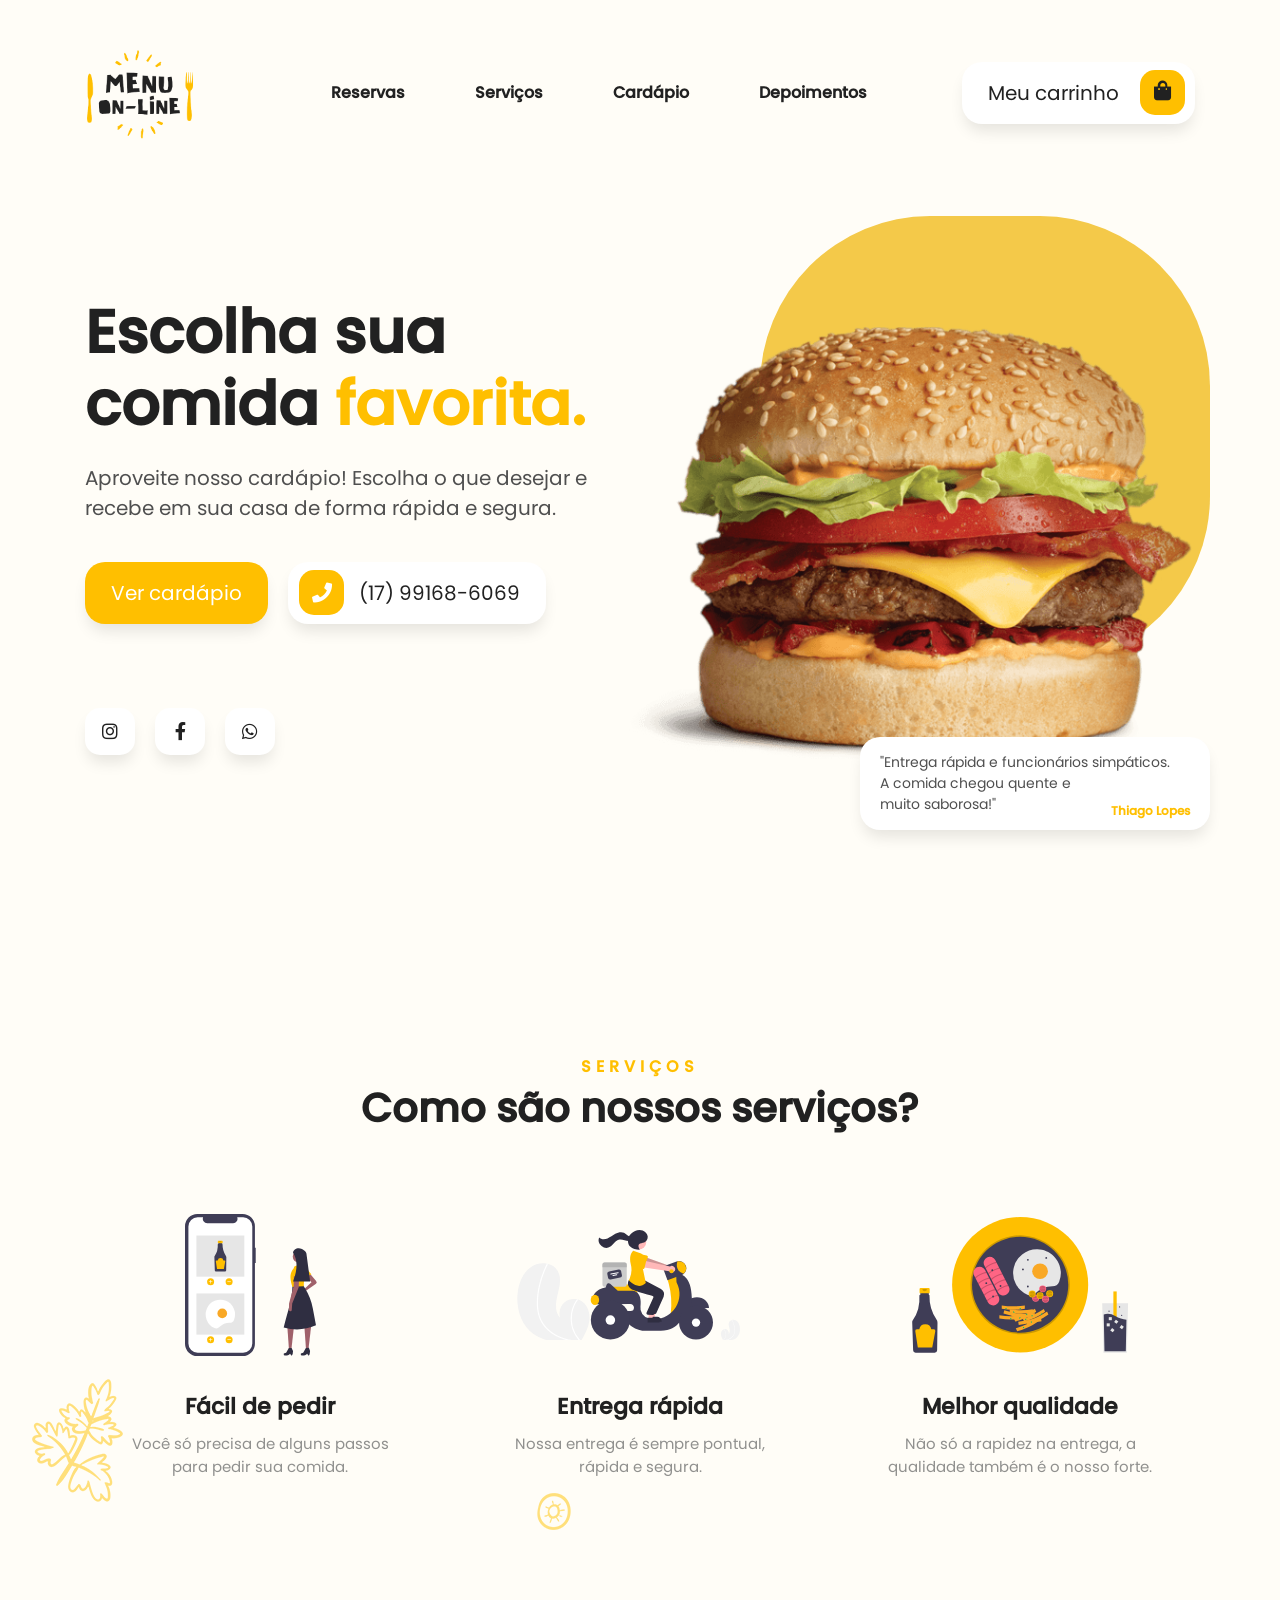
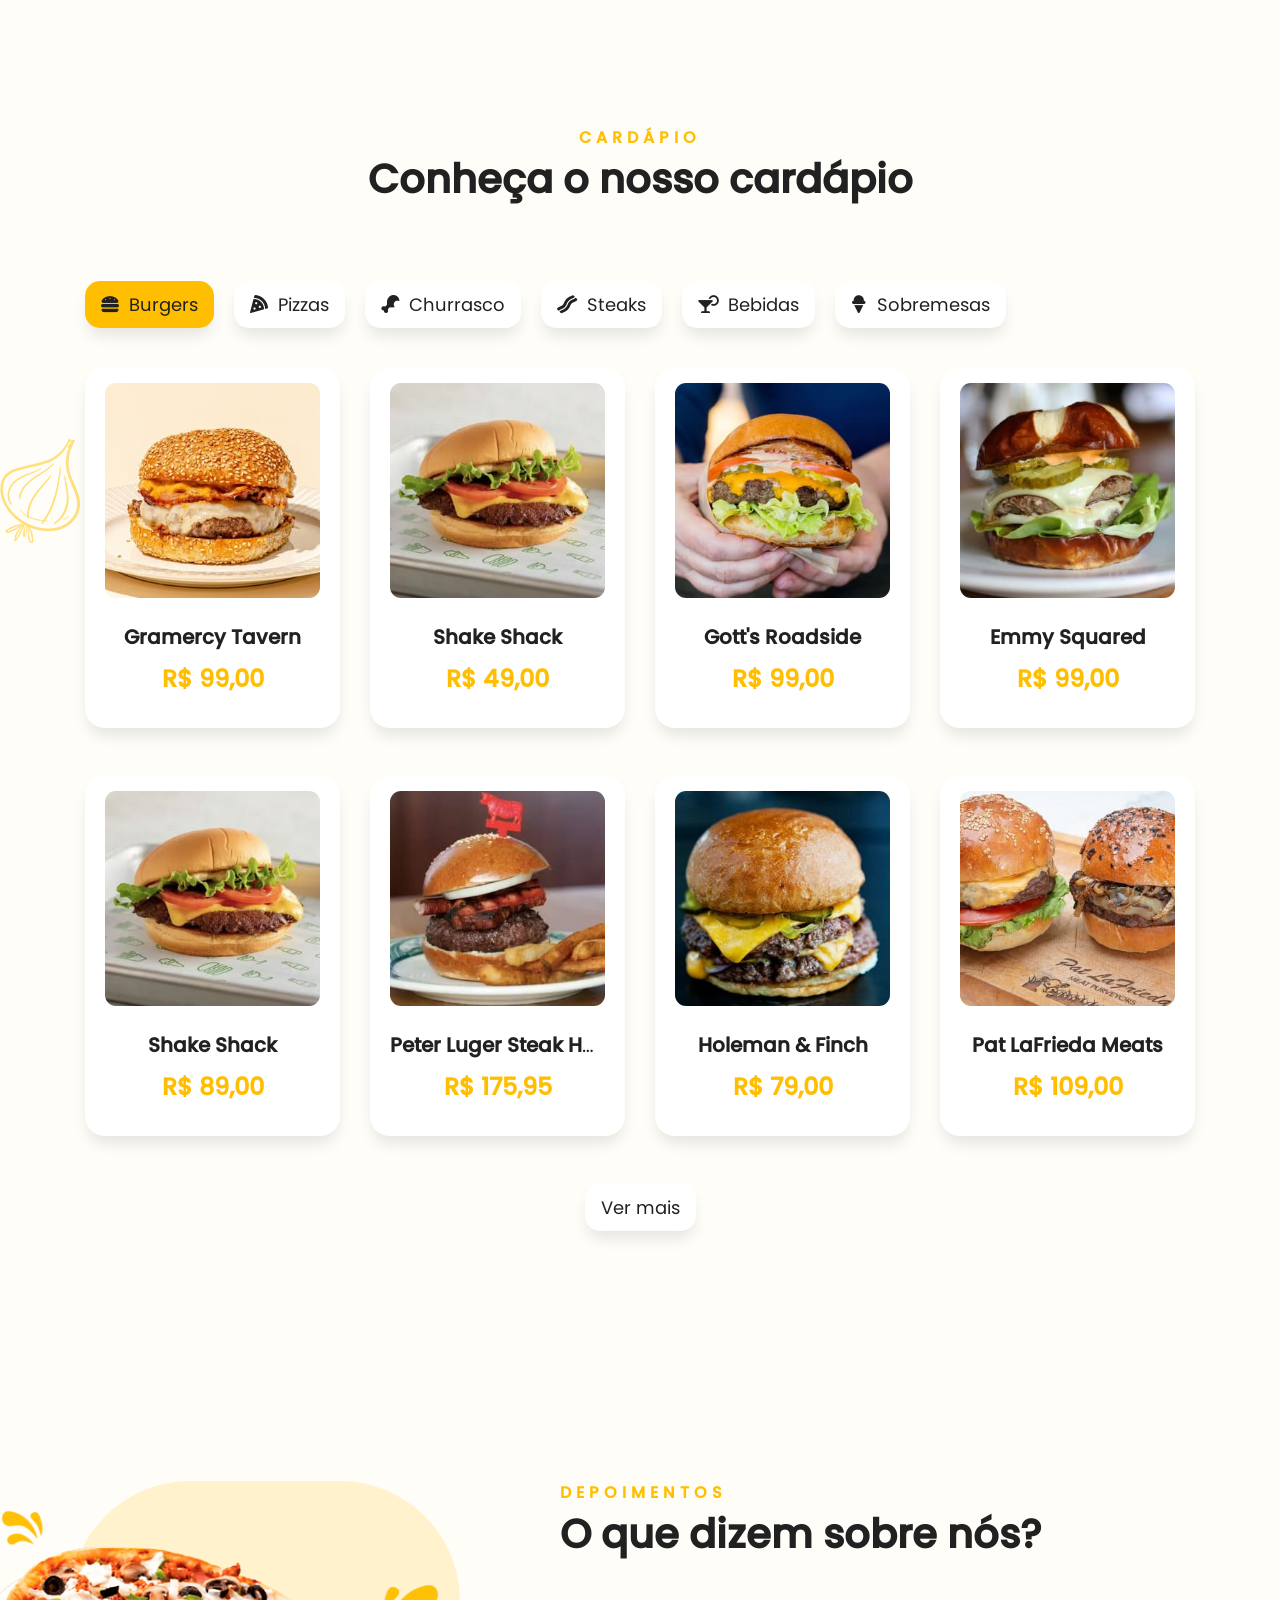
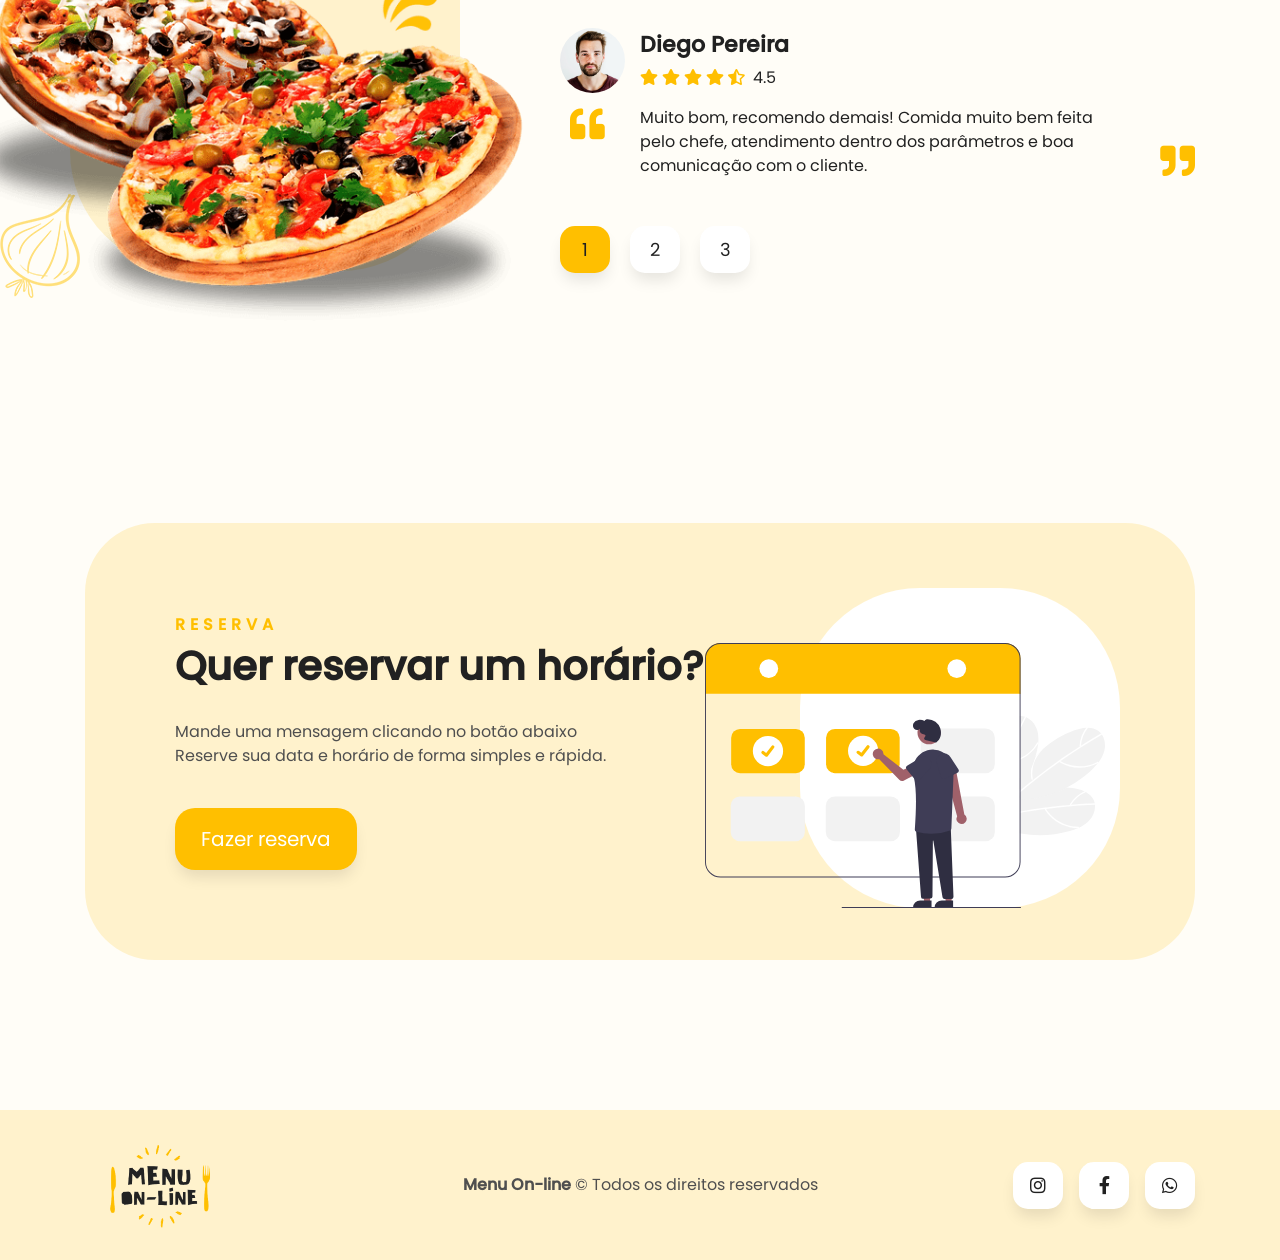
==== index.html @ 6e114602 "Deploy do projeto" ====
<!DOCTYPE html>
<html>

    <head>
        <meta charset="UTF-8" />
        <meta http-equiv="X-UA-Compatible" content="IE=edge" />
        <meta name="viewport" content="width=device-width, initial-scale=1.0" />
        <title>Restaurante - Seja bem-vindo!</title>

        <link rel="stylesheet" href="./css/bootstrap.min.css" />
        <link rel="stylesheet" href="./css/fontawesome.css" />
        <link rel="stylesheet" href="./css/animate.css" />
        <link rel="stylesheet" href="./css/main.css" />
        <link rel="stylesheet" href="./css/responsivo.css" />

    </head>

    <body>

        <div class="container-mensagens" id="container-mensagens">

        </div>

        <a class="botao-carrinho animated bounceIn hidden" onclick="cardapio.metodos.abrirCarrinho(true)">
            <div class="badge-total-carrinho">0</div>
            <i class="fa fa-shopping-bag"></i>
        </a>

        <section class="header">
            <div class="container">
                <nav class="navbar navbar-expand-lg pl-0 pr-0 col-one">
                    <a class="navbar-brand wow fadeIn" href="#">
                        <img src="./img/logo.png" width="160" class="img-logo" />
                    </a>
                    <button class="navbar-toggler" type="button" data-toggle="collapse" data-target="#navbarNavDropdown">
                        <span class="navbar-toggler-icon">
                            <i class="fas fa-bars"></i>
                        </span>
                    </button>
                    <div class="collapse navbar-collapse" id="navbarNavDropdown">
                        <ul class="navbar-nav ml-auto mr-auto wow fadeIn">
                            <li class="nav-item">
                                <a href="#reservas" class="nav-link"><b>Reservas</b></a>
                            </li>
                            <li class="nav-item">
                                <a href="#servicos" class="nav-link"><b>Serviços</b></a>
                            </li>
                            <li class="nav-item">
                                <a href="#cardapio" class="nav-link"><b>Cardápio</b></a>
                            </li>
                            <li class="nav-item">
                                <a href="#depoimentos" class="nav-link"><b>Depoimentos</b></a>
                            </li>
                        </ul>
                        <a class="btn btn-white btn-icon wow fadeIn" onclick="cardapio.metodos.abrirCarrinho(true)">
                            Meu carrinho <span class="icon">
                                <div class="container-total-carrinho badge-total-carrinho hidden">0</div>
                                <i class="fa fa-shopping-bag"></i>
                            </span>
                        </a>
                    </div>
                </nav>
            </div>
        </section>

        <section class="banner">
            <div class="container">
                <div class="row">
                    <div class="col-12 col-lg-6 col-md-6 col-sm-12 col-one">
                        <div class="d-flex text-banner">
                            <h1 class="wow fadeInLeft"><b>Escolha sua comida <b class="color-primary">favorita.</b></b></h1>
                            <p class="wow fadeInLeft delay-02s">
                                Aproveite nosso cardápio! Escolha o que desejar e recebe em sua casa de forma rápida e segura.
                            </p>
                            <div class="wow fadeIn delay-05s">
                                <a class="btn btn-yellow mt-4 mr-3">
                                    Ver cardápio
                                </a>
                                <a href="#" class="btn btn-white btn-icon-left mt-4" id="btnLigar">
                                    <span class="icon-left">
                                        <i class="fa fa-phone"></i>
                                    </span>
                                    (17) 99168-6069
                                </a>
                            </div>
                        </div>
                        <a href="https://www.instagram.com/limafront/" target="_blank" class="btn btn-sm btn-white btn-social mt-4 mr-3 wow fadeIn delay-05s">
                            <i class="fab fa-instagram"></i>
                        </a>
                        <a class="btn btn-sm btn-white btn-social mt-4 mr-3 wow fadeIn delay-05s">
                            <i class="fab fa-facebook-f"></i>
                        </a>
                        <a class="btn btn-sm btn-white btn-social mt-4 wow fadeIn delay-05s">
                            <i class="fab fa-whatsapp"></i>
                        </a>
                    </div>

                    <div class="col-6 no-mobile">
                        <div class="card-banner wow fadeIn delay-02s"></div>
                        <div class="d-flex img-banner wow fadeIn delay-05s">
                            <img src="./img/burguer.png" />
                        </div>
                        <div class="card card-case wow fadeInRight delay-07s">
                            "Entrega rápida e funcionários simpáticos.
                            <br>A comida chegou quente e <br>
                            muito saborosa!"
                            <span class="card-case-name">
                                <b>Thiago Lopes</b>
                            </span>
                        </div>
                    </div>
                </div>
            </div>
        </section>

        <section class="servicos" id="servicos">

            <div class="background-servicos"></div>

            <div class="container">
                <div class="row">

                    <div class="col-12 col-one text-center mb-5 wow fadeIn">
                        <span class="hint-title"><b>Serviços</b></span>
                        <h1 class="title">
                            <b>Como são nossos serviços?</b>
                        </h1>
                    </div>

                    <div class="col-12 col-lg-4 col-md-4 col-sm-12 col-one mb-5 wow fadeInUp">
                        <div class="card-icon text-center">
                            <img src="./img/icone-pedido.svg" width="150" />
                        </div>
                        <div class="card-text text-center mt-3">
                            <p><b>Fácil de pedir</b></p>
                            <span>
                                Você só precisa de alguns passos para pedir sua comida.
                            </span>
                        </div>
                    </div>

                    <div class="col-12 col-lg-4 col-md-4 col-sm-12 col-one mb-5 wow fadeInUp">
                        <div class="card-icon text-center">
                            <img src="./img/icone-delivery.svg" width="250" />
                        </div>
                        <div class="card-text text-center mt-3">
                            <p><b>Entrega rápida</b></p>
                            <span>
                                Nossa entrega é sempre pontual, rápida e segura.
                            </span>
                        </div>
                    </div>

                    <div class="col-12 col-lg-4 col-md-4 col-sm-12 col-one mb-5 wow fadeInUp">
                        <div class="card-icon text-center">
                            <img src="./img/icone-qualidade.svg" width="250" />
                        </div>
                        <div class="card-text text-center mt-3">
                            <p><b>Melhor qualidade</b></p>
                            <span>
                                Não só a rapidez na entrega, a qualidade também é o nosso forte.
                            </span>
                        </div>
                    </div>

                </div>
            </div>
        </section>

        <section class="cardapio" id="cardapio">

            <div class="background-cardapio"></div>

            <div class="container">
                <div class="row">

                    <div class="col-12 col-one text-center mb-5 wow fadeIn">
                        <span class="hint-title"><b>Cardápio</b></span>
                        <h1 class="title">
                            <b>Conheça o nosso cardápio</b>
                        </h1>
                    </div>

                    <div class="col-12 col-one container-menu wow fadeInUp">
                        <a id="menu-burgers" class="btn btn-white btn-sm mr-3 active" onclick="cardapio.metodos.obterItensCardapio('burgers')">
                            <i class="fas fa-hamburger"></i>&nbsp; Burgers
                        </a>
                        <a id="menu-pizzas" class="btn btn-white btn-sm mr-3" onclick="cardapio.metodos.obterItensCardapio('pizzas')">
                            <i class="fas fa-pizza-slice"></i>&nbsp; Pizzas
                        </a>
                        <a id="menu-churrasco" class="btn btn-white btn-sm mr-3" onclick="cardapio.metodos.obterItensCardapio('churrasco')">
                            <i class="fas fa-drumstick-bite"></i>&nbsp; Churrasco
                        </a>
                        <a id="menu-steaks" class="btn btn-white btn-sm mr-3" onclick="cardapio.metodos.obterItensCardapio('steaks')">
                            <i class="fas fa-bacon"></i>&nbsp; Steaks
                        </a>
                        <a id="menu-bebidas" class="btn btn-white btn-sm mr-3" onclick="cardapio.metodos.obterItensCardapio('bebidas')">
                            <i class="fas fa-cocktail"></i>&nbsp; Bebidas
                        </a>
                        <a id="menu-sobremesas" class="btn btn-white btn-sm mr-3" onclick="cardapio.metodos.obterItensCardapio('sobremesas')">
                            <i class="fas fa-ice-cream"></i>&nbsp; Sobremesas
                        </a>
                    </div>

                    <div class="col-12 col-one">
                        <div class="row" id="itensCardapio">

                            

                        </div>
                    </div>
                
                    <div class="col-12 col-one text-center wow fadeInUp">
                        <a id="btnVerMais" class="btn btn-white btn-sm" onclick="cardapio.metodos.verMais()">
                            Ver mais
                        </a>
                    </div>

                </div>
            </div>
        </section>

        <section class="depoimentos" id="depoimentos">

            <div class="background-depoimentos"></div>

            <div class="container">
                <div class="row">

                    <div class="col-5 no-mobile text-center">
                        <div class="card-depoimentos wow fadeIn"></div>
                        <div class="d-flex img-banner wow fadeInLeft delay-02s">
                            <img src="./img/pizzas.png" />
                        </div>
                    </div>

                    <div class="col-12 col-lg-7 col-md-7 col-sm-12 col-one">
                        <span class="hint-title wow fadeIn"><b>Depoimentos</b></span>
                        <h1 class="title wow fadeIn">
                            <b>O que dizem sobre nós?</b>
                        </h1>
                        <div class="mb-5">

                            <div class="depoimento animated fadeIn" id="depoimento-1">
                                <div class="container-dados-depoimento">
                                    <div class="imagem-depoimento"></div>
                                    <div>
                                        <p class="nome-depoimento"><b>Diego Pereira</b></p>
                                        <p class="nota-depoimento">
                                            <i class="fas fa-star"></i>
                                            <i class="fas fa-star"></i>
                                            <i class="fas fa-star"></i>
                                            <i class="fas fa-star"></i>
                                            <i class="fas fa-star-half-alt"></i>&nbsp; <span>4.5</span>
                                        </p>
                                    </div>
                                </div>
                                <p class="texto-depoimento">
                                    <i class="fas fa-quote-left"></i>
                                    <span>
                                        Muito bom, recomendo demais! Comida muito bem feita pelo chefe, 
                                        atendimento dentro dos parâmetros e boa comunicação com o cliente.
                                    </span>
                                    <i class="fas fa-quote-right"></i>
                                </p>
                            </div>

                            <div class="depoimento animated fadeIn hidden" id="depoimento-2">
                                <div class="container-dados-depoimento">
                                    <div class="imagem-depoimento"></div>
                                    <div>
                                        <p class="nome-depoimento"><b>Ana Beatriz</b></p>
                                        <p class="nota-depoimento">
                                            <i class="fas fa-star"></i>
                                            <i class="fas fa-star"></i>
                                            <i class="fas fa-star"></i>
                                            <i class="fas fa-star"></i>
                                            <i class="fas fa-star"></i>&nbsp; <span>5.0</span>
                                        </p>
                                    </div>
                                </div>
                                <p class="texto-depoimento">
                                    <i class="fas fa-quote-left"></i>
                                    <span>
                                        Um jantar perfeito do começo ao fim. Comida, experiência, serviço...
                                        foi tão maravilhoso que fomos dois dias seguidos - fato inédito para mim em uma viagem.
                                    </span>
                                    <i class="fas fa-quote-right"></i>
                                </p>
                            </div>

                            <div class="depoimento animated fadeIn hidden" id="depoimento-3">
                                <div class="container-dados-depoimento">
                                    <div class="imagem-depoimento"></div>
                                    <div>
                                        <p class="nome-depoimento"><b>João Guilherme</b></p>
                                        <p class="nota-depoimento">
                                            <i class="fas fa-star"></i>
                                            <i class="fas fa-star"></i>
                                            <i class="fas fa-star"></i>
                                            <i class="fas fa-star"></i>
                                            <i class="far fa-star"></i>&nbsp; <span>4.0</span>
                                        </p>
                                    </div>
                                </div>
                                <p class="texto-depoimento">
                                    <i class="fas fa-quote-left"></i>
                                    <span>
                                        A comida estava excelente e o serviço gentil nos surpreendeu!
                                        Dica: reserve umas 3 horas para ter uma experiência incrível.
                                    </span>
                                    <i class="fas fa-quote-right"></i>
                                </p>
                            </div>

                        </div>
                        
                        <a id="btnDepoimento-1" class="btn btn-sm btn-white btn-social wow fadeIn mr-3 active" onclick="cardapio.metodos.abrirDepoimento(1)">1</a>
                        <a id="btnDepoimento-2" class="btn btn-sm btn-white btn-social wow fadeIn mr-3" onclick="cardapio.metodos.abrirDepoimento(2)">2</a>
                        <a id="btnDepoimento-3" class="btn btn-sm btn-white btn-social wow fadeIn" onclick="cardapio.metodos.abrirDepoimento(3)">3</a>

                    </div>

                </div>
            </div>
        </section>

        <section class="reserva" id="reservas">
            <div class="container">
                <div class="row">
                    <div class="col-12 col-one">

                        <div class="card-secondary wow fadeInUp">

                            <div class="row">

                                <div class="col-12 col-lg-7 col-md-7 col-sm-12">
                                    <span class="hint-title"><b>Reserva</b></span>
                                    <h1 class="title">
                                        <b>Quer reservar um horário?</b>
                                    </h1>
                                    <p class="pr-5">
                                        Mande uma mensagem clicando no botão abaixo
                                        <br>
                                        Reserve sua data e horário de forma simples e rápida.
                                    </p>
                                    <a class="btn btn-yellow mt-4 wow fadeIn delay-05s" href="#" id="btnReserva" target="_blank">
                                        Fazer reserva
                                    </a>
                                </div>

                                <div class="col-5 no-mobile">
                                    <div class="card-reserva"></div>
                                    <div class="d-flex img-banner">
                                        <img src="./img/icone-reserva.svg" />
                                    </div>
                                </div>

                            </div>

                        </div>

                    </div>
                </div>
            </div>
        </section>

        <footer>
            <div class="container">
                <div class="row">

                    <div class="col-12 col-lg-3 col-md-3 col-sm-12 col-one container-logo-footer wow fadeIn">
                        <img class="logo-footer" src="./img/logo.png" />
                    </div>

                    <div class="col-12 col-lg-6 col-md-6 col-sm-12 col-one container-texto-footer wow fadeIn">
                        <p class="mb-0">
                            <b>Menu On-line</b> &copy; Todos os direitos reservados
                        </p>
                    </div>

                    <div class="col-12 col-lg-3 col-md-3 col-sm-12 col-one container-redes-footer wow fadeIn">
                        <a class="btn btn-sm btn-white btn-social mr-3">
                            <i class="fab fa-instagram"></i>
                        </a>
                        <a class="btn btn-sm btn-white btn-social mr-3">
                            <i class="fab fa-facebook-f"></i>
                        </a>
                        <a class="btn btn-sm btn-white btn-social">
                            <i class="fab fa-whatsapp"></i>
                        </a>
                    </div>

                </div>
            </div>
        </footer>


        <div class="modal-full animated fadeIn hidden" id="modalCarrinho">

            <div class="m-header">
                <div class="container">
                    <a class="btn btn-white btn-sm float-right" onclick="cardapio.metodos.abrirCarrinho(false)">
                        Fechar
                    </a>
                    <div class="etapas">
                        <div class="etapa etapa1 active">1</div>
                        <div class="etapa etapa2">2</div>
                        <div class="etapa etapa3">3</div>
                    </div>
                    <p class="title-carrinho mt-4">
                        <b id="lblTituloEtapa">Seu carrinho:</b>
                    </p>
                </div>
            </div>

            <div class="m-body">
                <div class="container">

                    <div id="itensCarrinho" class="row mr-0 ml-0 animated fadeIn hidden">

                    </div>

                    <div id="localEntrega" class="row mr-0 ml-0 animated fadeIn hidden">

                        <div class="col-12 col-lg-4 col-md-4 col-sm-12">
                            <div class="form-group container-cep">
                                <label>CEP:</label>
                                <input id="txtCEP" type="text" class="form-control" />
                                <a class="btn btn-yellow btn-sm" onclick="cardapio.metodos.buscarCep()">
                                    <i class="fa fa-search"></i>
                                </a>
                            </div>
                        </div>

                        <div class="col-8 no-mobile"></div>

                        <div class="col-12 col-lg-6 col-md-6 col-sm-12">
                            <div class="form-group">
                                <label>Endereço:</label>
                                <input id="txtEndereco" type="text" class="form-control" />
                            </div>
                        </div>

                        <div class="col-12 col-lg-4 col-md-4 col-sm-12">
                            <div class="form-group">
                                <label>Bairro:</label>
                                <input id="txtBairro" type="text" class="form-control" />
                            </div>
                        </div>

                        <div class="col-12 col-lg-2 col-md-2 col-sm-12">
                            <div class="form-group">
                                <label>Número:</label>
                                <input id="txtNumero" type="text" class="form-control" />
                            </div>
                        </div>

                        <div class="col-12 col-lg-6 col-md-6 col-sm-12">
                            <div class="form-group">
                                <label>Cidade:</label>
                                <input id="txtCidade" type="text" class="form-control" />
                            </div>
                        </div>

                        <div class="col-12 col-lg-4 col-md-4 col-sm-12">
                            <div class="form-group">
                                <label>Complemento:</label>
                                <input id="txtComplemento" type="text" class="form-control" />
                            </div>
                        </div>

                        <div class="col-12 col-lg-2 col-md-2 col-sm-12">
                            <div class="form-group">
                                <label>UF:</label>
                                <select id="ddlUf" class="form-control">
                                    <option value="-1">...</option>
                                    <option value="AC">AC</option>
                                    <option value="AL">AL</option>
                                    <option value="AP">AP</option>
                                    <option value="AM">AM</option>
                                    <option value="BA">BA</option>
                                    <option value="CE">CE</option>
                                    <option value="DF">DF</option>
                                    <option value="ES">ES</option>
                                    <option value="GO">GO</option>
                                    <option value="MA">MA</option>
                                    <option value="MT">MT</option>
                                    <option value="MS">MS</option>
                                    <option value="MG">MG</option>
                                    <option value="PA">PA</option>
                                    <option value="PB">PB</option>
                                    <option value="PR">PR</option>
                                    <option value="PE">PE</option>
                                    <option value="PI">PI</option>
                                    <option value="RJ">RJ</option>
                                    <option value="RN">RN</option>
                                    <option value="RS">RS</option>
                                    <option value="RO">RO</option>
                                    <option value="RR">RR</option>
                                    <option value="SC">SC</option>
                                    <option value="SP">SP</option>
                                    <option value="SE">SE</option>
                                    <option value="TO">TO</option>
                                </select>
                            </div>
                        </div>

                    </div>

                    <div id="resumoCarrinho" class="row mr-0 ml-0 animated fadeIn hidden">
                        <div class="col-12">
                            <p class="title-carrinho mt-4">
                                <b>Itens do pedido:</b>
                            </p>
                        </div>

                        <div class="col-12">
                            <div class="row" id="listaItensResumo">

                            </div>
                        </div>

                        <div class="col-12">
                            <p class="title-carrinho mt-4">
                                <b>Local da entrega:</b>
                            </p>
                        </div>

                        <div class="col-12 item-carrinho resumo">
                            <div class="img-map">
                                <i class="fas fa-map-marked-alt"></i>
                            </div>
                            <div class="dados-produto">
                                <p class="texto-endereco">
                                    <b id="resumoEndereco"></b>
                                </p>
                                <p class="cidade-endereco" id="cidadeEndereco"></p>
                            </div>
                        </div>

                    </div>

                </div>
            </div>

            <div class="m-footer">
                <div class="container">
                    <div class="container-total text-right mb-4">
                        <p class="mb-0">
                            <span>Subtotal:</span>
                            <span id="lblSubTotal">R$ 0,00</span>
                        </p>
                        <p class="mb-0 texto-entrega">
                            <span><i class="fas fa-motorcycle"></i> Entrega:</span>
                            <span id="lblValorEntrega">+ R$ 0,00</span>
                        </p>
                        <p class="mb-0 texto-total">
                            <span><b>Total:</b></span>
                            <span class="valor-total"><b id="lblValorTotal">R$ 0,00</b></span>
                        </p>
                    </div>

                    <a onclick="cardapio.metodos.carregarEndereco()" class="btn btn-yellow float-right" id="btnEtapaPedido">
                        Continuar
                    </a>
                    <a onclick="cardapio.metodos.resumoPedido()" class="btn btn-yellow float-right hidden" id="btnEtapaEndereco">
                        Revisar pedido
                    </a>
                    <a href="#" class="btn btn-yellow float-right hidden" id="btnEtapaResumo" target="_blank">
                        Enviar pedido
                    </a>

                    <a onclick="cardapio.metodos.voltarEtapa()" class="btn btn-white float-right mr-3 hidden" id="btnVoltar">
                        Voltar
                    </a>

                </div>
            </div>


        </div>


        <script type="text/javascript" src="./js/jquery-1.12.4.min.js"></script>
        <script type="text/javascript" src="./js/modernizr-3.5.0.min.js"></script>
        <script type="text/javascript" src="./js/bootstrap.min.js"></script>
        <script type="text/javascript" src="./js/popper.min.js"></script>
        <script type="text/javascript" src="./js/wow.min.js"></script>
        <script type="text/javascript" src="./js/dados.js"></script>
        <script type="text/javascript" src="./js/menu-storage.js"></script>
        <script type="text/javascript" src="./js/app.js"></script>

        <script>new WOW().init();</script>

    </body>

</html>
---- css/main.css ----
@font-face {
    font-family: 'PoppinsMedium';
    src: url('../fonts/Poppins-Medium.otf');
}

@font-face {
    font-family: 'PoppinsRegular';
    src: url('../fonts/Poppins-Regular.otf');
}

:root {
    --color-background: #fffdf7;
    --color-black: #212121;
    --color-black-heavy: #000000;
    --color-text: #4f4f4f;
    --color-text-out: #90908e;
    --color-primary: #ffbf00;
    --color-secondary: #fff2cc;
    --color-white: #ffffff;
    --color-red: #e74c3c;
    --color-green: #2ecc71;
    --color-separate: #cccccc;
}


html, body {
    font-family: 'PoppinsRegular', 'Rubik', sans-serif;
    background-color: var(--color-background);
    color: var(--color-text);
}

b {
    font-family: 'PoppinsMedium', 'Rubik', sans-serif;
}

.hidden {
    display: none!important;
}

.color-primary {
    color: var(--color-primary);
}

a.navbar-brand {
    margin-left: -25px;
}

.nav-link {
    color: var(--color-black)!important;
    padding-left: 35px!important;
    padding-right: 35px!important;
}

.btn-white {
    background-color: var(--color-white);
    color: var(--color-black)!important;
    border-radius: 20px;
    padding: 15px 25px;
    font-size: 20px;
    box-shadow: 0px 10px 15px -3px rgba(0,0,0,0.1);
}

.btn-white.active, .btn-white:hover {
    background-color: var(--color-primary);
}

.btn-icon {
    padding-right: 75px;
}

.btn-icon .icon {
    display: inline-block;
    color: var(--color-black);
    background-color: var(--color-primary);
    width: 45px;
    height: 45px;
    position: absolute;
    right: 10px;
    margin-top: -8px;
    border-radius: 15px;
    text-align: center;
    padding-top: 6px;
}

.banner {
    padding-top: 110px;
    padding-bottom: 200px;
}

.text-banner {
    flex-direction: column;
    justify-content: center;
    margin-bottom: 60px;
}

.text-banner h1 {
    color: var(--color-black);
    font-size: 60px;
}

.text-banner p {
    margin-top: 15px;
    margin-bottom: 15px;
    font-size: 20px;
}

.btn-yellow {
    background-color: var(--color-primary);
    color: var(--color-white)!important;
    border-radius: 20px;
    padding: 15px 25px;
    font-size: 20px;
    box-shadow: 0px 10px 15px -3px rgba(0,0,0,0.1);
}

.btn-icon-left {
    padding-left: 70px;
}

.btn-icon-left span.icon-left {
    display: inline-block;
    color: var(--color-white);
    background-color: var(--color-primary);
    width: 45px;
    height: 45px;
    position: absolute;
    margin-left: -60px;
    margin-top: -8px;
    border-radius: 15px;
    text-align: center;
    padding-top: 8px;
}

.btn-sm {
    padding: 9px 15px!important;
    border-radius: 15px!important;
    font-size: 18px!important;
}

.btn-social {
    width: 50px;
}

.card-banner {
    height: 450px;
    width: 450px;
    border-radius: 170px;
    background-color: #f4c949;
    position: absolute;
    right: 0;
    top: -80px;
}

.img-banner img {
    position: absolute;
    width: 570px;
    top: 30px;
    right: 15px;
}

.card {
    border-radius: 20px;
    padding: 15px 20px;
    font-size: 20px;
    box-shadow: 0px 10px 15px -3px rgba(0,0,0,0.1)!important;
    border: none!important;
}

.card-case {
    width: 350px;
    font-size: 14px;
    position: absolute;
    right: 0;
    bottom: -75px;
}

.card-case-name {
    position: absolute;
    font-size: 12px;
    color: var(--color-primary);
    right: 20px;
    bottom: 10px;
}

.servicos {
    padding-top: 100px;
    padding-bottom: 150px;
}

.hint-title {
    color: var(--color-primary);
    font-size: 16px;
    text-transform: uppercase;
    letter-spacing: 5px;
}

.title {
    color: var(--color-black);
    font-size: 40px;
    margin-top: 5px;
    margin-bottom: 30px;
}

.card-icon {   
    height: 150px;
    margin: 0 auto;
    margin-bottom: 30px;
    display: flex;
    justify-content: center;
    align-items: center;
}

.card-text {
    color: var(--color-text-out);
    font-size: 15px;
    padding: 0px 30px;
}

.card-text p {
    font-size: 22px;
    color: var(--color-black);
    margin-bottom: 10px;
}

.background-servicos {
    position: absolute;
    left: 0;
    right: 0;
    height: 500px;
    background-image: url(../img/bg-icons-2.png);
}

.cardapio {
    padding-top: 50px;
    padding-bottom: 150px;
}

.cardapio .background-cardapio {
    position: absolute;
    left: 0;
    right: 0;
    height: 500px;
    background-image: url(../img/bg-icons-1.png);
}

.container-menu {
    margin-bottom: 40px;
}

.card-item {
    height: 360px;
}

.card-item .img-produto img {
    width: 100%;
    border-radius: 11px;
}

.card-item .title-produto {
    color: var(--color-black);
    text-overflow: ellipsis;
    white-space: nowrap;
    overflow: hidden;
    height: 40px;
    margin-bottom: 0px;
}

.card-item .price-produto {
    color: var(--color-primary);
    font-size: 24px;
}

.card-item .add-carrinho {
    display: none;
    text-align: center;
    height: 30px;
    justify-content: center;
    align-items: center;
}

.btn-menos {
    color: var(--color-black-heavy);
    padding: 5px 7px;
    border: 2px solid var(--color-black-heavy);
    border-top-left-radius: 10px;
    border-bottom-left-radius: 10px;
    font-size: 14px;
    cursor: pointer;
}

.btn-mais {
    color: var(--color-black-heavy);
    padding: 5px 7px;
    border: 2px solid var(--color-black-heavy);
    border-top-right-radius: 10px;
    border-bottom-right-radius: 10px;
    font-size: 14px;
    cursor: pointer;
}

.add-numero-itens {
    color: var(--color-black-heavy);
    padding: 2px 15px;
    border-top: 2px solid var(--color-black-heavy);
    border-bottom: 2px solid var(--color-black-heavy);
    font-size: 18px;
}

.btn-add {
    border: 2px solid var(--color-black-heavy);
    font-size: 16px;
    padding: 4px 10px;
    border-radius: 10px;
    color: var(--color-white);
    background-color: var(--color-black-heavy);
    margin-left: 15px;
}

.card-item:hover {
    background-color: var(--color-primary);
}

.card-item:hover .title-produto {
    display: none;
}

.card-item:hover .add-carrinho {
    display: flex;
}

.card-item:hover .price-produto {
    color: var(--color-black-heavy)!important;
    margin-top: 20px;
}


.depoimentos {
    padding-top: 100px;
    padding-bottom: 150px;
}

.background-depoimentos {
    position: absolute;
    left: 0;
    right: 0;
    height: 500px;
    background-image: url(../img/bg-icons-1.png);
}

.card-depoimentos {
    height: 390px;
    width: 390px;
    border-radius: 120px;
    background-color: var(--color-secondary);
    position: absolute;
    left: 0;
}

.container-dados-depoimento {
    display: flex;
}

.depoimento {
    margin-top: 70px;
}

.imagem-depoimento {
    width: 65px;
    height: 65px;
    background-color: var(--color-white);
    border-radius: 50px;
    background-repeat: no-repeat;
    background-position: center;
    margin-right: 15px;
}

#depoimento-1 .imagem-depoimento {
    background-image: url(../img/diego.jpg);
    background-size: cover;
}

#depoimento-2 .imagem-depoimento {
    background-image: url(../img/ana.jpg);
    background-size: cover;
}

#depoimento-3 .imagem-depoimento {
    background-image: url(../img/joao.jpg);
    background-size: cover;
}

.nome-depoimento {
    color: var(--color-black);
    font-size: 22px;
    margin-bottom: 5px;
}

.nota-depoimento {
    color: var(--color-primary);
}

.nota-depoimento span {
    color: var(--color-black);
}

.texto-depoimento {
    display: flex;
    font-size: 16px;
    color: var(--color-black);
}

.texto-depoimento i {
    font-size: 35px;
    color: var(--color-primary);
}

.texto-depoimento i:first-child {
    padding-left: 10px;
    padding-right: 35px;
}

.texto-depoimento i:last-child {
    padding-left: 45px;
    display: flex;
    justify-content: center;
    align-items: end;
}

.reserva {
    padding-top: 100px;
    padding-bottom: 150px;
}

.card-secondary {
    background-color: var(--color-secondary);
    border-radius: 70px;
    padding: 90px;
}

.card-reserva {
    height: 320px;
    width: 320px;
    border-radius: 120px;
    background-color: var(--color-white);
    position: absolute;
    right: 0;
    top: -25px;
}

.reserva .img-banner img {
    width: 100%;
}

footer {
    background-color: var(--color-secondary);
}

.logo-footer {
    width: 150px;
}

.container-logo-footer, .container-texto-footer, .container-redes-footer {
    display: flex;
    align-items: center;
}

.container-logo-footer {
    justify-content: start;
}

.container-texto-footer {
    justify-content: center;
}

.container-redes-footer {
    justify-content: end;
}

.modal-full {
    position: fixed;
    top: 0;
    bottom: 0;
    left: 0;
    right: 0;
    padding: 50px;
    background: var(--color-white);
    z-index: 9990;
    overflow-x: hidden;
    overflow-y: auto;
    display: flex;
    flex-direction: column;
}

.m-header {
    padding-bottom: 20px;
}

.m-body {
    flex: 1;
    overflow: auto;
    overflow-x: hidden;
}

.m-body::-webkit-scrollbar {
    width: 6px;
    background: transparent;
}

.m-body::-webkit-scrollbar-thumb {
    background: var(--color-white);
}

.m-body::-webkit-scrollbar-track {
    background: transparent;
}

.etapas {
    display: flex;
}

.etapa {
    width: 35px;
    height: 35px;
    background-color: var(--color-white);
    border-radius: 50px;
    box-shadow: 0px 10px 15px -3px rgba(0,0,0,0.1);
    color: var(--color-black);
    display: flex;
    justify-content: center;
    align-items: center;
    margin-right: 20px;
}

.etapa::before {
    content: '';
    width: 20px;
    background-color: var(--color-separate);
    position: absolute;
    height: 2px;
    margin-left: 55px;
}

.etapa:last-child::before {
    content: none;
}

.etapa.active, .etapa.active::before  {
    background-color: var(--color-primary);
}

.title-carrinho {
    font-size: 20px;
    color: var(--color-black);
}

.modal-full .item-carrinho {
    display: flex;
    justify-content: center;
    align-items: center;
    padding-top: 20px;
    padding-bottom: 20px;
    border-bottom: 1px solid var(--color-separate);
}

.modal-full .item-carrinho:last-child {
    border-bottom: none;
}

.modal-full .img-produto img {
    width: 100px;
    border-radius: 11px;
}

.modal-full .title-produto {
    color: var(--color-black);
    font-size: 20px;
    text-overflow: ellipsis;
    white-space: nowrap;
    overflow: hidden;
    margin-bottom: 0;
}

.modal-full .price-produto {
    color: var(--color-primary);
    font-size: 24px;
    margin-bottom: 0;
}

.modal-full .dados-produto {
    flex: 1;
    padding-left: 25px;
    padding-right: 25px;
}

.modal-full .add-carrinho {
    display: flex;
    text-align: center;
    height: 30px;
    justify-content: center;
    align-items: center;
}

.btn-remove {
    border: 2px solid var(--color-red);
    font-size: 16px;
    padding: 4px 10px;
    border-radius: 10px;
    color: var(--color-white);
    background-color: var(--color-red);
    margin-left: 15px;
}

.container-total {
    padding-top: 20px;
    border-top: 1px solid var(--color-separate);
}

.container-total .texto-entrega {
    color: var(--color-separate);
}

.container-total .texto-total {
    color: var(--color-black);
    font-size: 20px;
    margin-top: 10px;
}

.container-total .valor-total {
    color: var(--color-primary);
    font-size: 24px;
}

.form-control {
    background-color: var(--color-white);
    color: var(--color-black)!important;
    border-radius: 20px;
    padding: 15px 25px;
    font-size: 20px;
    box-shadow: 0px 10px 15px -3px rgba(0,0,0,0.1)!important;
    border: none!important;
}

select.form-control {
    height: 60px!important;
}

.container-cep .form-control {
    padding-right: 75px;
}

.container-cep .btn {
    position: absolute;
    right: 25px;
    top: 38px;
}

.img-produto-resumo img {
    width: 50px;
    border-radius: 11px;
}

.item-carrinho.resumo {
    padding-top: 10px;
    padding-bottom: 10px;
}

.title-produto-resumo {
    color: var(--color-black);
    font-size: 18px;
    text-overflow: ellipsis;
    white-space: nowrap;
    overflow: hidden;
    margin-bottom: 0;
}

.price-produto-resumo {
    color: var(--color-primary);
    font-size: 16px;
    margin-bottom: 0;
}

.quantidade-produto-resumo {
    color: var(--color-black);
    font-size: 20px;
    margin-bottom: 0;
}

.img-map {
    width: 50px;
    height: 50px;
    background-color: var(--color-secondary);
    color: var(--color-black);
    font-size: 22px;
    display: flex;
    justify-content: center;
    align-items: center;
    border-radius: 11px;
}

.texto-endereco {
    margin-bottom: 0;
    color: var(--color-black);
}

.cidade-endereco {
    margin-bottom: 0;
}

.badge-total-carrinho {
    width: 25px;
    height: 25px;
    position: absolute;
    background-color: var(--color-secondary);
    border-radius: 50px;
    right: -5px;
    top: -5px;
    font-size: 14px;
    font-weight: bold;
    display: flex;
    justify-content: center;
    align-items: center;
}

.botao-carrinho {
    position: fixed;
    right: 30px;
    bottom: 50px;
    height: 50px;
    width: 50px;
    background-color: var(--color-primary);
    display: flex;
    justify-content: center;
    align-items: center;
    font-size: 20px;
    box-shadow: 0px 10px 15px -3px rgba(0,0,0,0.1);
    color: var(--color-black-heavy)!important;
    border-radius: 50px;
    cursor: pointer;
    z-index: 1;
}

.container-mensagens {
    position: fixed;
    right: 20px;
    top: 20px;
    z-index: 9999;
}

.toast {
    color: var(--color-white);
    padding: 10px 25px;
    font-size: 18px;
    border-radius: 15px;
    margin-bottom: 10px;
}

.toast.red {
    background-color: var(--color-red);
}

.toast.green {
    background-color: var(--color-green);
}

.carrinho-vazio {
    margin: 0 auto;
    text-align: center;
    margin-top: 50px;
}

.carrinho-vazio i {
    width: 50px;
    height: 50px;
    background-color: var(--color-secondary);
    color: var(--color-primary);
    display: flex;
    justify-content: center;
    align-items: center;
    margin: 0 auto;
    border-radius: 50px;
    margin-bottom: 10px;
}
---- css/responsivo.css ----
/* Desktop (col-lg) 992px+ */
@media (min-width: 992px) {

}

/* Desktop e Tablets (col-md) 768px a 991px */
@media (min-width: 768px) and (max-width: 991px) {

}

/* Tablets (col-sm) 576px a 767px */
@media (min-width: 576px) and (max-width: 767px) {

}

/* Tablets e Celulares (col) 0px a 767px */
@media (max-width: 767px) {

    .no-mobile {
        display: none!important;
    }

    .col-one {
        padding-left: 35px!important;
        padding-right: 35px!important;
    }

    .navbar-toggler-icon {
        padding-top: 5px;
    }

    .navbar-collapse {
        background-color: var(--color-secondary);
        padding: 20px;
        text-align: center;
        border-radius: 40px;
    }

    .navbar-collapse .btn-white {
        margin-top: 20px;
    }

    .navbar-collapse .btn-icon {
        padding-right: 20px;
    }

    .navbar-collapse .btn-icon span.icon {
        display: none;
    }

    .banner {
        padding-top: 50px;
        padding-bottom: 50px;
    }

    .text-banner h1 {
        font-size: 36px;
    }

    .text-banner p {
        font-size: 18px;
    }

    .btn-yellow, .btn-white {
        padding: 13px 23px;
        font-size: 18px;
    }

    .btn-icon-left span.icon-left {
        width: 43px;
        height: 43px;
        margin-left: -56px;
    }

    .btn-icon-left {
        padding-left: 63px!important;
    }

    .title {
        font-size: 30px;
    }

    .servicos {
        padding-bottom: 50px;
    }

    .cardapio {
        padding-bottom: 50px;
    }

    .container-menu {
        overflow-x: auto;
        overflow-y: hidden;
        display: flex;
        padding-bottom: 15px;
    }

    .img-produto {
        position: absolute;
        left: 15px
    }

    .card-item {
        height: 110px;
        padding-left: 110px;
        justify-content: center;
        align-items: start;
    }

    .card-item .img-produto img {
        width: 80px;
    }

    .title-produto {
        margin-top: 0px!important;
        height: 30px!important;
        width: 100%;
        text-align: left!important;
    }

    .price-produto {
        margin-bottom: 0px!important;
        margin-top: 0px!important;
        font-size: 22px!important;
    }

    .card-item .add-carrinho {
        margin-top: 5px;
    }

    #itensCardapio .mb-5 {
        margin-bottom: 15px!important;
    }

    .depoimentos {
        padding-bottom: 50px;
    }

    .reserva {
        padding-bottom: 50px;
    }

    .card-secondary {
        padding: 45px;
        border-radius: 50px;
    }

    .container-logo-footer {
        justify-content: center;
    }

    .container-texto-footer p {
        text-align: center;
    }

    .container-redes-footer {
        margin-top: 40px;
        margin-bottom: 50px;
        justify-content: center;
    }

    .modal-full {
        padding: 40px;
    }

    .modal-full .item-carrinho {
        padding-left: 0;
        padding-right: 0;
    }

    .modal-full .img-produto {
        position: relative;
        left: 0;
    }

    .modal-full .img-produto img {
        width: 50px;
    }

    .modal-full .dados-produto {
        padding-left: 15px;
        padding-right: 15px;
        display: grid;
    }

    .modal-full .title-produto, .modal-full .price-produto {
        font-size: 16px!important;
    }

    .modal-full .add-numero-itens {
        padding: 2px 10px;
    }

    .modal-full .form-control {
        font-size: 16px;
    }

}
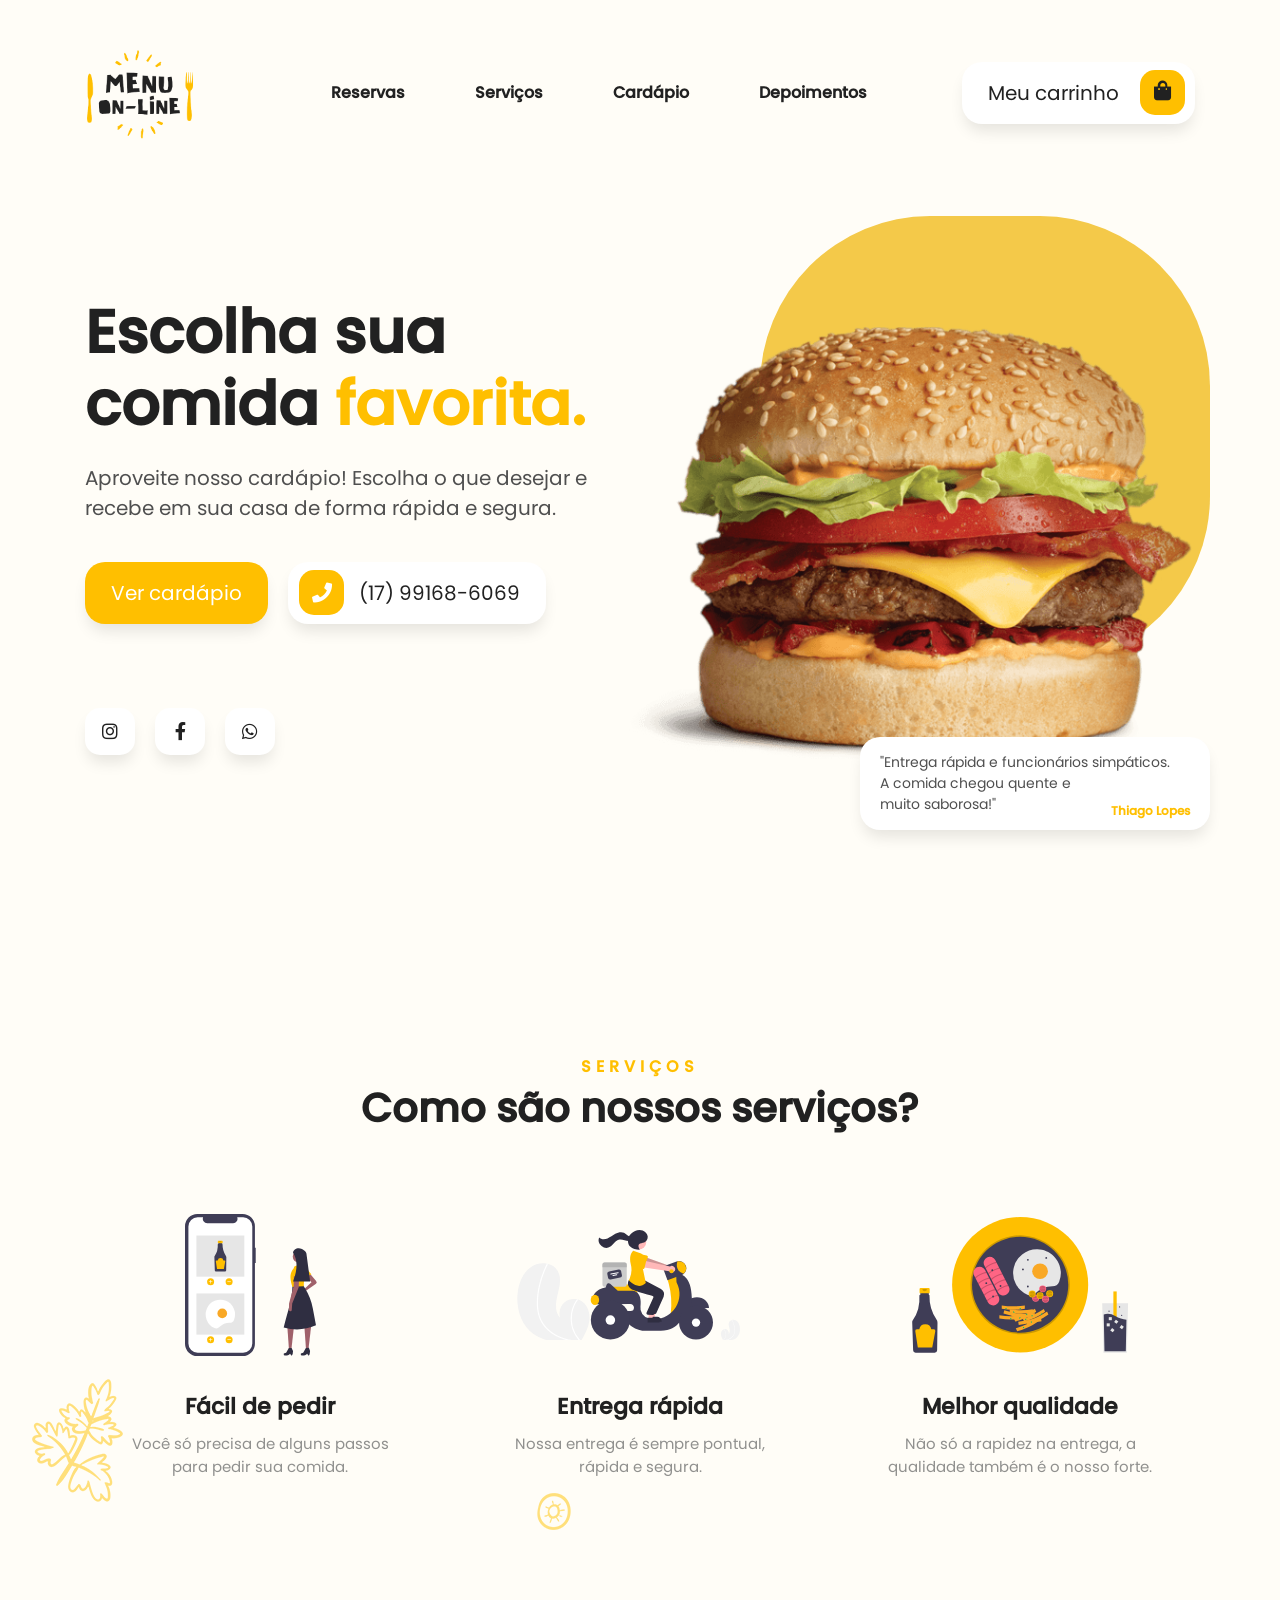
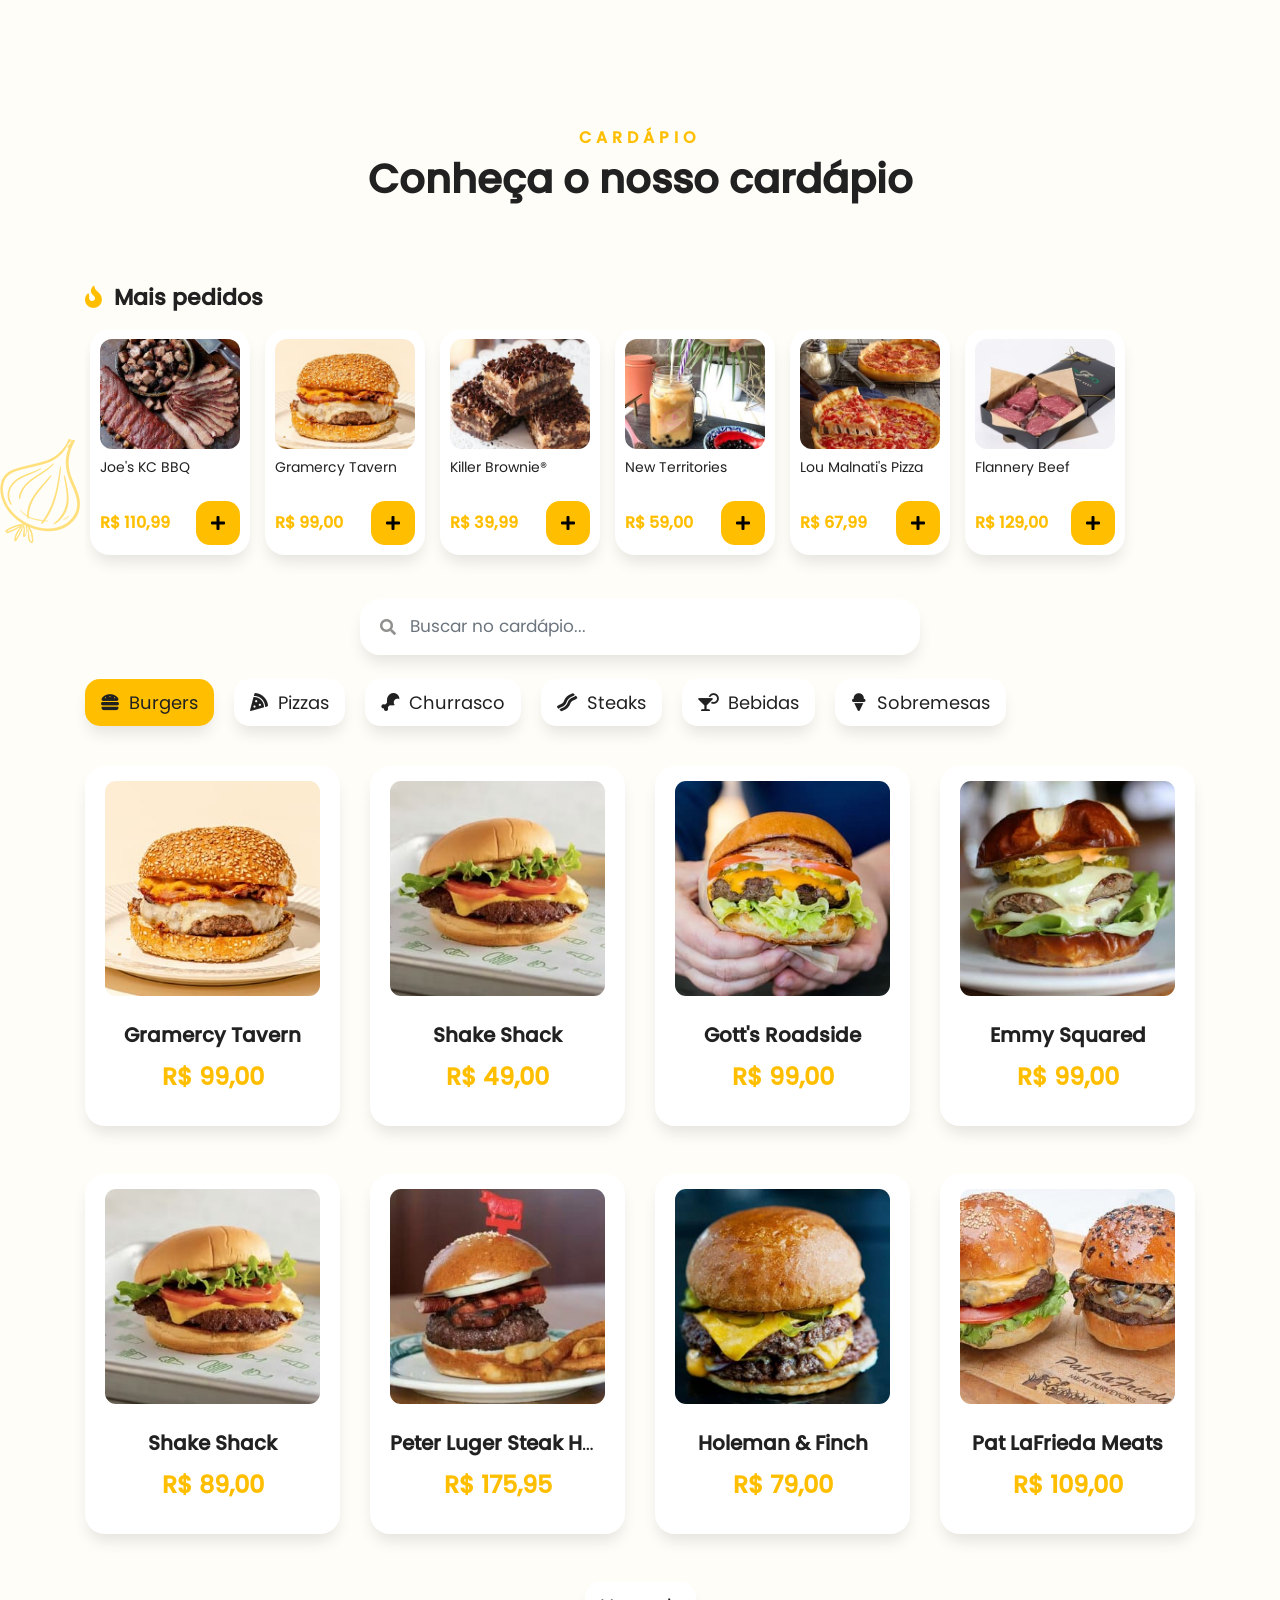
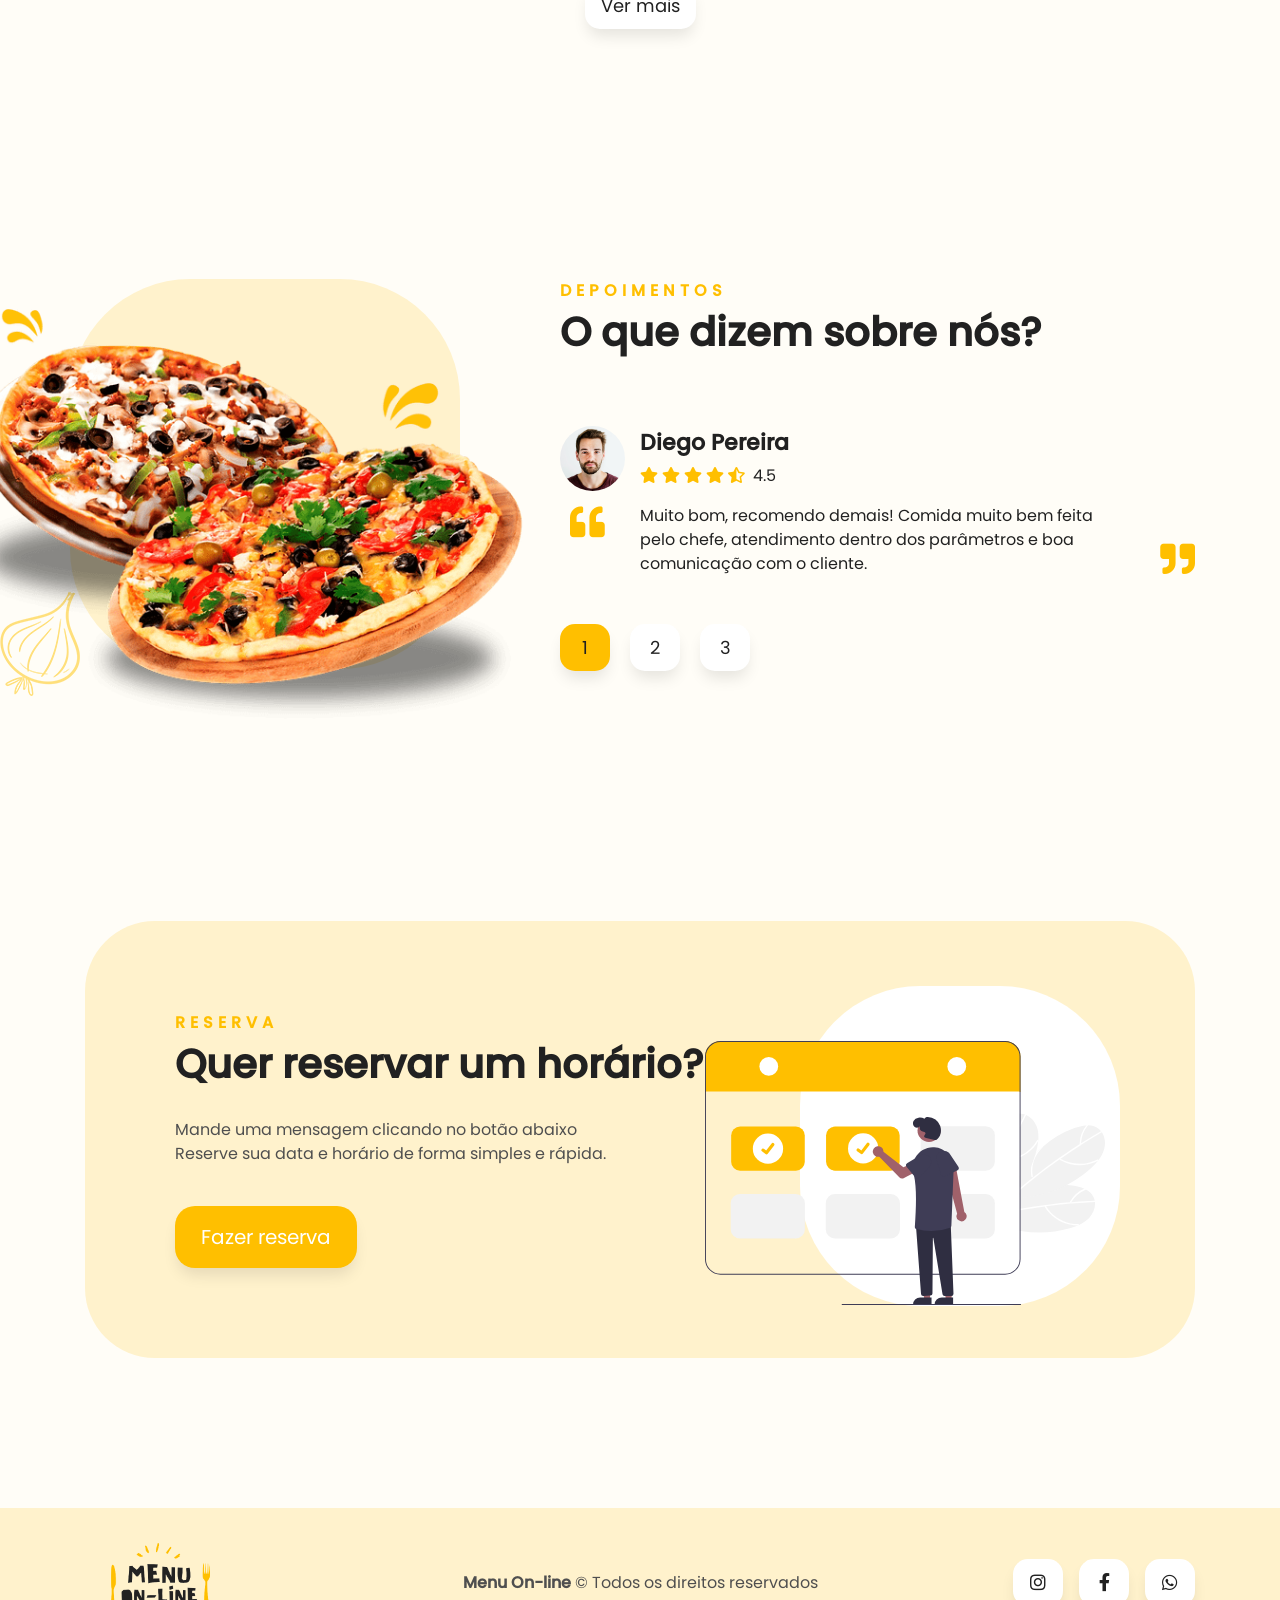
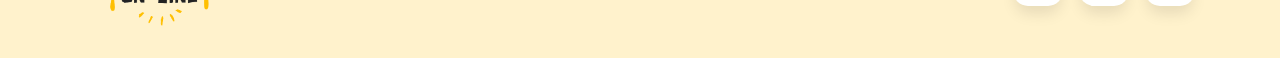
==== commit 31b52f92: "Aprimoramentos" ====
--- a/index.html
+++ b/index.html
@@ -4,7 +4,7 @@
     <head>
         <meta charset="UTF-8" />
         <meta http-equiv="X-UA-Compatible" content="IE=edge" />
-        <meta name="viewport" content="width=device-width, initial-scale=1.0" />
+        <meta name="viewport" content="width=device-width, initial-scale=1.0, viewport-fit=cover" />
         <title>Restaurante - Seja bem-vindo!</title>
 
         <link rel="stylesheet" href="./css/bootstrap.min.css" />
@@ -73,7 +73,7 @@
                                 Aproveite nosso cardápio! Escolha o que desejar e recebe em sua casa de forma rápida e segura.
                             </p>
                             <div class="wow fadeIn delay-05s">
-                                <a class="btn btn-yellow mt-4 mr-3">
+                                <a href="#cardapio" class="btn btn-yellow mt-4 mr-3">
                                     Ver cardápio
                                 </a>
                                 <a href="#" class="btn btn-white btn-icon-left mt-4" id="btnLigar">
@@ -179,6 +179,19 @@
                         <h1 class="title">
                             <b>Conheça o nosso cardápio</b>
                         </h1>
+                    </div>
+
+                    <div class="col-12 col-one mb-4 wow fadeInUp" id="maisPedidos">
+                        <p class="titulo-secao"><i class="fas fa-fire"></i>&nbsp; <b>Mais pedidos</b></p>
+                        <div class="lista-populares" id="listaPopulares"></div>
+                    </div>
+
+                    <div class="col-12 col-one mb-4 wow fadeInUp">
+                        <div class="busca-wrap">
+                            <i class="fas fa-search"></i>
+                            <input id="txtBusca" type="search" class="form-control" placeholder="Buscar no cardápio..." autocomplete="off" oninput="cardapio.metodos.buscarItens()" />
+                            <a id="btnLimparBusca" class="limpar-busca hidden" onclick="cardapio.metodos.limparBusca()"><i class="fas fa-times"></i></a>
+                        </div>
                     </div>
 
                     <div class="col-12 col-one container-menu wow fadeInUp">
@@ -396,6 +409,12 @@
         </footer>
 
 
+        <a class="barra-carrinho hidden" id="barraCarrinho" onclick="cardapio.metodos.abrirCarrinho(true)">
+            <span class="barra-qtd"><i class="fa fa-shopping-bag"></i> <b class="barra-itens">0</b> itens</span>
+            <span class="barra-total">R$ 0,00</span>
+            <span class="barra-cta">Ver carrinho <i class="fas fa-chevron-right"></i></span>
+        </a>
+
         <div class="modal-full animated fadeIn hidden" id="modalCarrinho">
 
             <div class="m-header">
@@ -422,6 +441,10 @@
                     </div>
 
                     <div id="localEntrega" class="row mr-0 ml-0 animated fadeIn hidden">
+
+                        <div class="col-12 mb-3 hidden" id="avisoEnderecoSalvo">
+                            <span class="aviso-endereco"><i class="fas fa-history"></i> Usamos o seu último endereço. <a href="javascript:void(0)" onclick="cardapio.metodos.limparEndereco()">Usar outro</a></span>
+                        </div>
 
                         <div class="col-12 col-lg-4 col-md-4 col-sm-12">
                             <div class="form-group container-cep">
--- a/css/main.css
+++ b/css/main.css
@@ -779,4 +779,92 @@
     margin: 0 auto;
     border-radius: 50px;
     margin-bottom: 10px;
-}+}
+
+/* ===== Busca, Mais pedidos e aviso de endereço ===== */
+
+.titulo-secao { font-size: 22px; color: var(--color-black); margin-bottom: 10px; }
+.titulo-secao i { color: var(--color-primary); }
+
+.lista-populares {
+    display: flex;
+    overflow-x: auto;
+    padding: 5px 5px 20px 5px;
+    scroll-snap-type: x proximity;
+    -webkit-overflow-scrolling: touch;
+    scrollbar-width: none;
+}
+.lista-populares::-webkit-scrollbar { display: none; }
+
+.card-popular {
+    flex: none;
+    width: 160px;
+    margin-right: 15px;
+    padding: 10px;
+    background: var(--color-white);
+    border-radius: 20px;
+    box-shadow: 0px 10px 15px -3px rgba(0,0,0,0.1);
+    scroll-snap-align: start;
+}
+.img-popular img { width: 100%; height: 110px; object-fit: cover; border-radius: 12px; }
+.nome-popular {
+    margin: 8px 0 6px 0;
+    font-size: 14px;
+    color: var(--color-black);
+    height: 38px;
+    overflow: hidden;
+    display: -webkit-box;
+    -webkit-line-clamp: 2;
+    -webkit-box-orient: vertical;
+}
+.rodape-popular { display: flex; align-items: center; justify-content: space-between; }
+.preco-popular { color: var(--color-primary); font-size: 16px; }
+.btn-add-popular {
+    width: 44px;
+    height: 44px;
+    border-radius: 14px;
+    background: var(--color-primary);
+    color: var(--color-black-heavy);
+    display: flex;
+    align-items: center;
+    justify-content: center;
+    cursor: pointer;
+}
+.btn-add-popular:active { transform: scale(.92); }
+
+.busca-wrap { position: relative; max-width: 560px; margin: 0 auto; }
+.busca-wrap > i.fa-search {
+    position: absolute;
+    left: 20px;
+    top: 50%;
+    transform: translateY(-50%);
+    color: var(--color-text-out);
+    z-index: 2;
+}
+.busca-wrap .form-control { padding-left: 50px; padding-right: 50px; font-size: 17px; }
+.limpar-busca {
+    position: absolute;
+    right: 6px;
+    top: 50%;
+    transform: translateY(-50%);
+    width: 44px;
+    height: 44px;
+    display: flex;
+    align-items: center;
+    justify-content: center;
+    color: var(--color-text-out);
+    cursor: pointer;
+    z-index: 2;
+}
+.busca-vazia { color: var(--color-text-out); padding: 30px 0; }
+.busca-vazia i { font-size: 28px; margin-bottom: 8px; }
+
+.aviso-endereco {
+    display: block;
+    background: var(--color-secondary);
+    border-radius: 15px;
+    padding: 10px 15px;
+    font-size: 15px;
+    color: var(--color-black);
+}
+.aviso-endereco a { color: var(--color-black); font-weight: bold; text-decoration: underline; margin-left: 5px; }
--- a/css/responsivo.css
+++ b/css/responsivo.css
@@ -196,4 +196,231 @@
         font-size: 16px;
     }
 
-}+}
+
+/* ==========================================================================
+   REMODELAGEM MOBILE - foco em cliente no estabelecimento / uso com uma mão
+   (alvos de toque >= 44px, categorias fixas, barra de carrinho fixa)
+   ========================================================================== */
+
+html { scroll-behavior: smooth; }
+
+.barra-carrinho { display: none; }
+
+@keyframes barraPulse {
+    0%   { transform: translateY(0) scale(1); }
+    40%  { transform: translateY(-6px) scale(1.03); }
+    100% { transform: translateY(0) scale(1); }
+}
+
+@keyframes barraSobe {
+    from { transform: translateY(120%); }
+    to   { transform: translateY(0); }
+}
+
+@media (max-width: 767px) {
+
+    body { padding-bottom: calc(90px + env(safe-area-inset-bottom)); }
+
+    /* --- topo / banner mais compacto --- */
+    .header { padding-top: 5px; }
+    .banner { padding-top: 20px; padding-bottom: 30px; }
+    .text-banner { margin-bottom: 10px; }
+    .text-banner h1 { font-size: 30px; }
+    .text-banner .btn { min-height: 48px; }
+    .btn-social { min-height: 48px; width: 48px; }
+
+    /* --- categorias fixas (sticky) em "pílulas" --- */
+    .cardapio .container-menu {
+        position: sticky;
+        top: 0;
+        z-index: 100;
+        background: var(--color-background);
+        margin-bottom: 15px;
+        padding-top: 10px;
+        padding-bottom: 10px;
+        align-self: flex-start;
+        -webkit-overflow-scrolling: touch;
+        scroll-snap-type: x proximity;
+        scrollbar-width: none;
+        box-shadow: 0 6px 10px -8px rgba(0, 0, 0, .25);
+    }
+    .cardapio .container-menu::-webkit-scrollbar { display: none; }
+    .cardapio .container-menu .btn {
+        flex: none;
+        white-space: nowrap;
+        min-height: 44px;
+        display: flex;
+        align-items: center;
+        scroll-snap-align: start;
+        margin-right: 10px !important;
+    }
+
+    /* --- cards do cardápio: controles SEMPRE visíveis (touch não tem hover) --- */
+    .card-item,
+    .card-item:hover {
+        height: auto;
+        min-height: 130px;
+        padding: 12px 12px 12px 108px;
+        background-color: var(--color-white);
+        justify-content: center;
+        align-items: stretch;
+    }
+    .img-produto { left: 12px; top: 12px; }
+    .card-item .img-produto img { width: 84px; height: 84px; object-fit: cover; }
+
+    .card-item .title-produto,
+    .card-item:hover .title-produto {
+        display: block;
+        height: auto !important;
+        margin-bottom: 2px;
+        font-size: 17px;
+    }
+    .card-item .price-produto,
+    .card-item:hover .price-produto {
+        color: var(--color-primary) !important;
+        margin-top: 0;
+        margin-bottom: 6px !important;
+        font-size: 20px !important;
+    }
+    .card-item .add-carrinho,
+    .card-item:hover .add-carrinho {
+        display: flex;
+        height: auto;
+        justify-content: flex-start;
+    }
+    .card-item .btn-menos, .card-item .btn-mais {
+        min-width: 44px;
+        height: 44px;
+        display: flex;
+        align-items: center;
+        justify-content: center;
+        font-size: 15px;
+    }
+    .card-item .add-numero-itens {
+        min-width: 40px;
+        height: 44px;
+        display: flex;
+        align-items: center;
+        justify-content: center;
+        padding: 0 8px;
+    }
+    .card-item .btn-add {
+        min-width: 56px;
+        height: 44px;
+        display: flex;
+        align-items: center;
+        justify-content: center;
+        margin-left: auto;
+        font-size: 18px;
+    }
+    .card-item:active { transform: scale(.98); transition: transform .1s; }
+
+    /* --- botão redondo antigo substituído pela barra fixa --- */
+    .botao-carrinho { display: none !important; }
+
+    /* --- barra de carrinho fixa no rodapé (zona do polegar) --- */
+    .barra-carrinho {
+        position: fixed;
+        left: 12px;
+        right: 12px;
+        bottom: calc(12px + env(safe-area-inset-bottom));
+        z-index: 1000;
+        min-height: 58px;
+        padding: 8px 12px 8px 18px;
+        display: flex;
+        align-items: center;
+        justify-content: space-between;
+        background: var(--color-black-heavy);
+        color: var(--color-white);
+        border-radius: 20px;
+        box-shadow: 0 10px 25px rgba(0, 0, 0, .35);
+        cursor: pointer;
+        animation: barraSobe .3s ease-out;
+        -webkit-tap-highlight-color: transparent;
+    }
+    .barra-carrinho.pulse { animation: barraPulse .4s ease-out; }
+    .barra-qtd { font-size: 14px; }
+    .barra-qtd i { color: var(--color-primary); margin-right: 4px; }
+    .barra-total { font-size: 18px; font-weight: bold; margin: 0 8px; }
+    .barra-cta {
+        background: var(--color-primary);
+        color: var(--color-black-heavy);
+        font-weight: bold;
+        font-size: 15px;
+        min-height: 44px;
+        padding: 0 16px;
+        border-radius: 14px;
+        display: flex;
+        align-items: center;
+        white-space: nowrap;
+    }
+    .barra-cta i { margin-left: 6px; font-size: 12px; }
+
+    /* --- carrinho (tela cheia) com rodapé fixo e alvos grandes --- */
+    .modal-full {
+        padding: 20px 16px 0 16px;
+        -webkit-overflow-scrolling: touch;
+    }
+    .modal-full .m-header .btn { min-height: 44px; }
+    .m-footer {
+        position: sticky;
+        bottom: 0;
+        background: var(--color-white);
+        margin: 0 -16px;
+        padding: 12px 16px calc(12px + env(safe-area-inset-bottom));
+        box-shadow: 0 -8px 15px -10px rgba(0, 0, 0, .2);
+    }
+    .m-footer .container { display: flex; flex-wrap: wrap; padding: 0; }
+    .m-footer .container-total { flex: 0 0 100%; padding-top: 10px; margin-bottom: 12px !important; }
+    .m-footer .btn {
+        float: none !important;
+        flex: 1;
+        min-height: 52px;
+        display: flex;
+        align-items: center;
+        justify-content: center;
+        margin: 0 !important;
+    }
+    .m-footer #btnVoltar { order: -1; flex: 0 0 35%; margin-right: 10px !important; }
+
+    .modal-full .item-carrinho { flex-wrap: wrap; }
+    .modal-full .item-carrinho .dados-produto { flex: 1; min-width: 0; }
+    .modal-full .item-carrinho:not(.resumo) .add-carrinho {
+        flex: 0 0 100%;
+        height: auto;
+        justify-content: flex-start;
+        margin-top: 12px;
+    }
+    .modal-full .btn-menos, .modal-full .btn-mais,
+    .modal-full .btn-remove {
+        min-width: 44px;
+        height: 44px;
+        display: flex;
+        align-items: center;
+        justify-content: center;
+    }
+    .modal-full .add-numero-itens {
+        min-width: 44px;
+        height: 44px;
+        display: flex;
+        align-items: center;
+        justify-content: center;
+    }
+    .modal-full .btn-remove { margin-left: auto; }
+    .modal-full .form-control { min-height: 52px; font-size: 16px; }
+    .container-cep .btn { top: 41px; min-height: 40px; }
+
+    /* --- mensagens (toasts) em largura total, longe do polegar --- */
+    .container-mensagens { left: 12px; right: 12px; top: calc(12px + env(safe-area-inset-top)); }
+    .toast { text-align: center; font-size: 16px; }
+
+    /* --- rodapé não fica atrás da barra fixa --- */
+    footer { padding-bottom: 20px; }
+}
+
+/* respeita quem prefere menos movimento */
+@media (prefers-reduced-motion: reduce) {
+    html { scroll-behavior: auto; }
+    .barra-carrinho, .barra-carrinho.pulse { animation: none; }
+}
